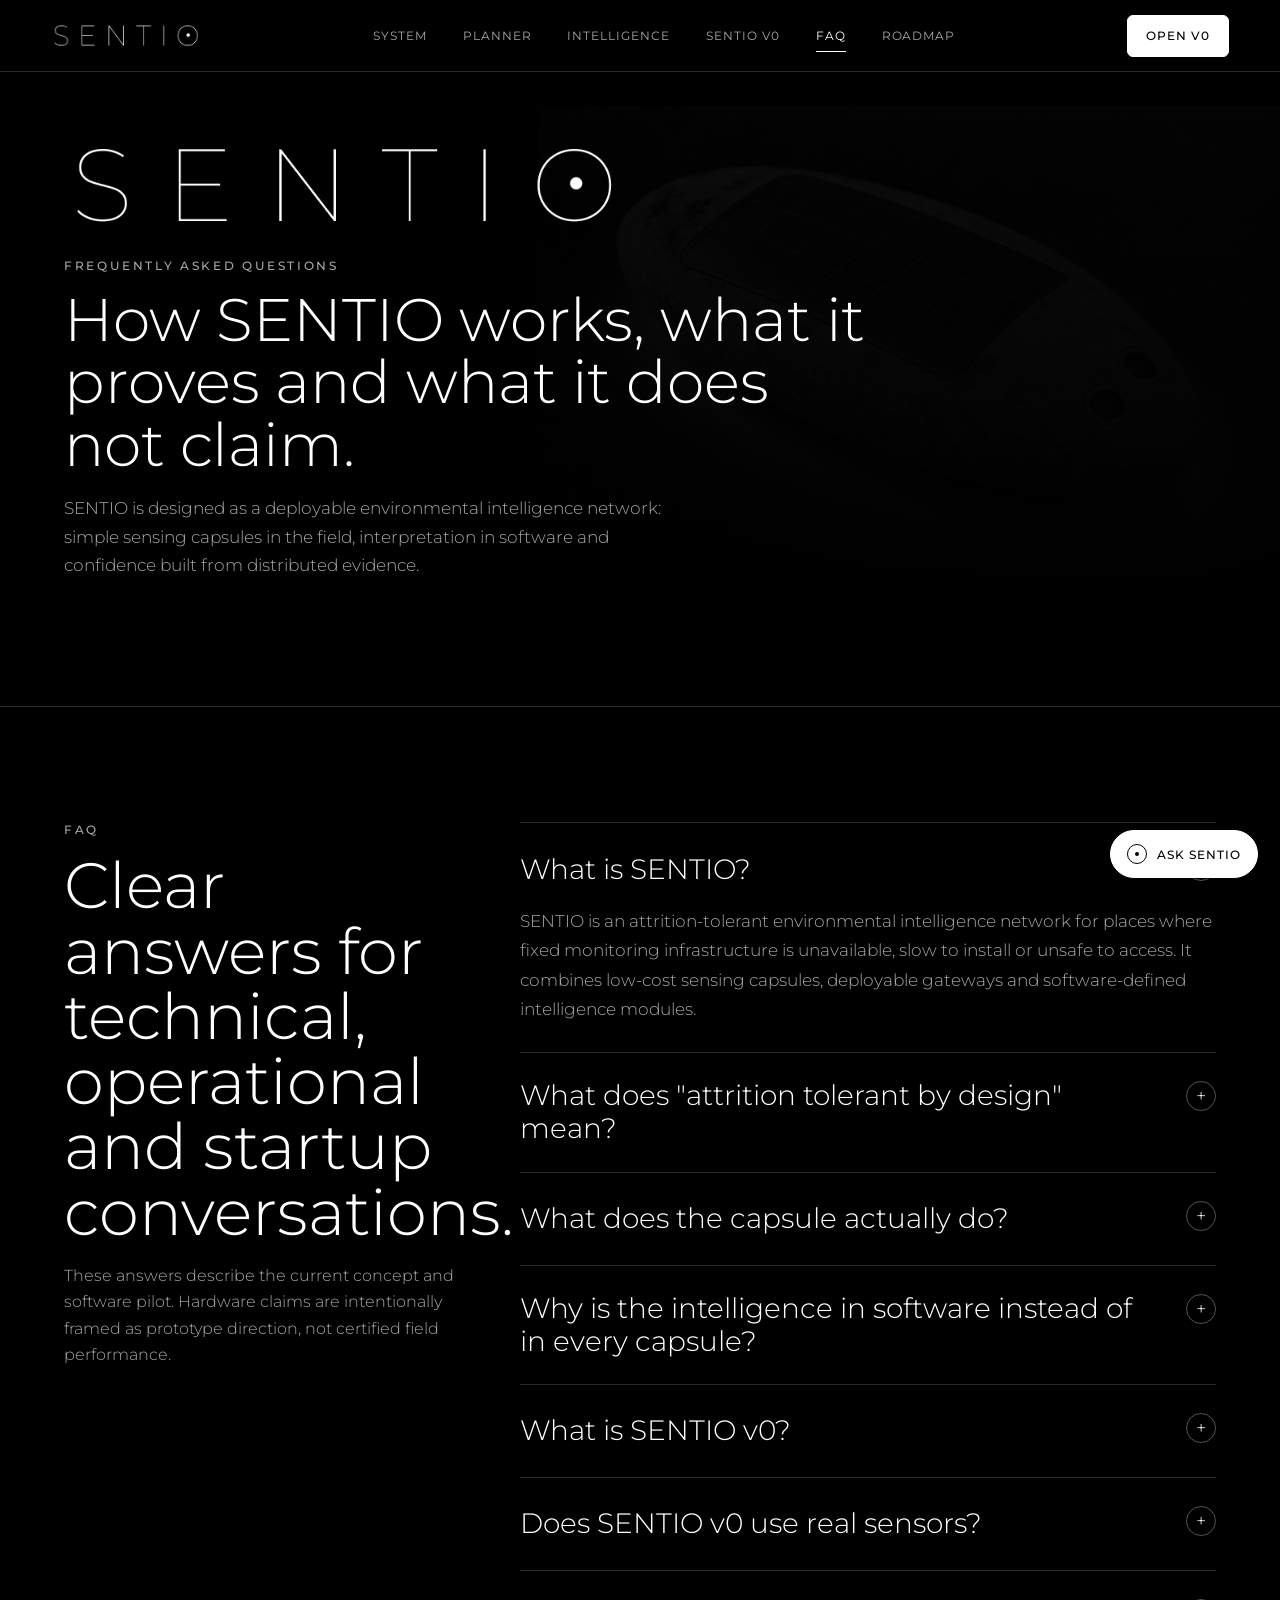
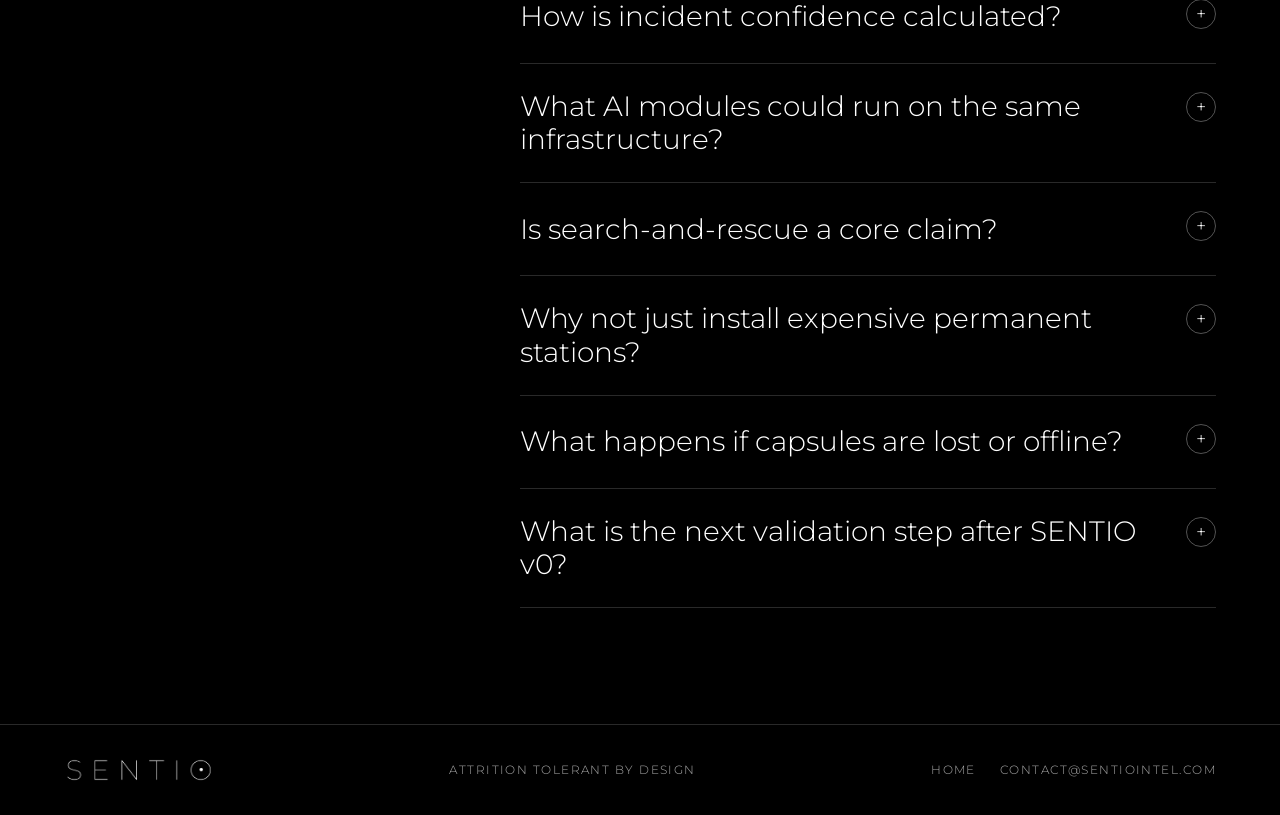
==== faq.html @ 0170664f "Add files via upload" ====
<!doctype html>
<html lang="en">
  <head>
    <meta charset="utf-8" />
    <meta name="viewport" content="width=device-width, initial-scale=1" />
    <title>SENTIO FAQ - Environmental Intelligence Network</title>
    <meta
      name="description"
      content="Frequently asked questions about SENTIO, its sensing capsules, SENTIO v0 software pilot, modular AI layer and attrition-tolerant deployment philosophy."
    />
    <link rel="canonical" href="https://sentiointel.com/faq.html" />
    <meta property="og:type" content="website" />
    <meta property="og:url" content="https://sentiointel.com/faq.html" />
    <meta property="og:title" content="SENTIO FAQ" />
    <meta
      property="og:description"
      content="Questions and answers about SENTIO's attrition-tolerant sensing network, capsule role and software-defined intelligence layer."
    />
    <meta property="og:image" content="https://sentiointel.com/assets/SENTIO_logo.png" />
    <meta name="twitter:card" content="summary_large_image" />
    <meta name="theme-color" content="#000000" />
    <link rel="preconnect" href="https://fonts.googleapis.com" />
    <link rel="preconnect" href="https://fonts.gstatic.com" crossorigin />
    <link href="https://fonts.googleapis.com/css2?family=Montserrat:wght@300;400;500;600;700&display=swap" rel="stylesheet" />
    <link rel="icon" type="image/svg+xml" href="assets/sentio-favicon.svg?v=2" />
    <link rel="manifest" href="site.webmanifest" />
    <link rel="stylesheet" href="styles.css?v=sentio-bw-4" />
  </head>
  <body>
    <header class="site-header">
      <a class="brand" href="index.html#top" aria-label="SENTIO home">
        <img src="assets/sentio-logo-cropped.png" alt="SENTIO" />
      </a>
      <nav aria-label="Primary navigation">
        <a href="index.html#system">System</a>
        <a href="index.html#planner">Planner</a>
        <a href="index.html#intelligence">Intelligence</a>
        <a href="index.html#software">SENTIO v0</a>
        <a class="is-active" href="faq.html">FAQ</a>
        <a href="index.html#roadmap">Roadmap</a>
      </nav>
      <a class="nav-action" href="https://demo.sentiointel.com/dashboard/">Open v0</a>
    </header>

    <main class="subpage" id="top">
      <section class="subpage-hero">
        <div>
          <img class="hero-logo" src="assets/sentio-logo-cropped.png" alt="SENTIO" />
          <p class="eyebrow">Frequently asked questions</p>
          <h1>How SENTIO works, what it proves and what it does not claim.</h1>
          <p class="lede">
            SENTIO is designed as a deployable environmental intelligence network: simple sensing capsules in the
            field, interpretation in software and confidence built from distributed evidence.
          </p>
        </div>
      </section>

      <section class="section faq-section" aria-label="SENTIO FAQ">
        <aside class="faq-intro">
          <p class="eyebrow">FAQ</p>
          <h2>Clear answers for technical, operational and startup conversations.</h2>
          <p>
            These answers describe the current concept and software pilot. Hardware claims are intentionally framed as
            prototype direction, not certified field performance.
          </p>
        </aside>

        <div class="faq-list">
          <details class="faq-item" open>
            <summary>What is SENTIO?</summary>
            <p>
              SENTIO is an attrition-tolerant environmental intelligence network for places where fixed monitoring
              infrastructure is unavailable, slow to install or unsafe to access. It combines low-cost sensing
              capsules, deployable gateways and software-defined intelligence modules.
            </p>
          </details>

          <details class="faq-item">
            <summary>What does "attrition tolerant by design" mean?</summary>
            <p>
              The network does not depend on every capsule surviving, charging, transmitting or being recovered.
              Capsule loss is treated as an expected operating condition. The system is designed around redundancy,
              spatial coverage and network-level confidence rather than perfect individual node survival.
            </p>
          </details>

          <details class="faq-item">
            <summary>What does the capsule actually do?</summary>
            <p>
              The capsule is a data collection node. It collects compact environmental, acoustic, vibration, battery,
              solar and radio-health telemetry. It is not intended to make final mission decisions by itself. Event
              interpretation happens in the software layer.
            </p>
          </details>

          <details class="faq-item">
            <summary>Why is the intelligence in software instead of in every capsule?</summary>
            <p>
              Keeping the capsule simple lowers unit cost, reduces loss risk and limits exposure if a capsule is
              damaged, lost or reverse-engineered. The software layer can combine readings across many capsules,
              update interpretation modules and score confidence using wider network context.
            </p>
          </details>

          <details class="faq-item">
            <summary>What is SENTIO v0?</summary>
            <p>
              SENTIO v0 is the software pilot. It simulates a live capsule network, streams telemetry through a FastAPI
              backend, applies River and scikit-learn anomaly models, calculates network confidence and displays the
              results in a live dashboard with maps, charts, exports and explainable alerts.
            </p>
          </details>

          <details class="faq-item">
            <summary>Does SENTIO v0 use real sensors?</summary>
            <p>
              SENTIO v0 currently demonstrates the end-to-end software workflow with simulated pods and a live packet
              tester. The packet tester is designed so future physical nodes can send compatible JSON telemetry into
              the same processing path.
            </p>
          </details>

          <details class="faq-item">
            <summary>How is incident confidence calculated?</summary>
            <p>
              SENTIO treats a single abnormal reading as weak evidence. Confidence rises when local anomaly evidence,
              model evidence, nearby capsule agreement and node health support the same interpretation. The simplified
              logic is: blended anomaly evidence multiplied by neighbour validation and discounted by node health.
            </p>
          </details>

          <details class="faq-item">
            <summary>What AI modules could run on the same infrastructure?</summary>
            <p>
              The same capsule infrastructure can support different software modules, including wildfire monitoring,
              pollution detection, SAR baseline awareness, biodiversity monitoring, infrastructure stress monitoring
              and illegal logging indicators. The commercial idea is one physical network with selectable intelligence
              modules.
            </p>
          </details>

          <details class="faq-item">
            <summary>Is search-and-rescue a core claim?</summary>
            <p>
              SENTIO frames SAR as a support layer, not as a precise person-identification system. The goal is to help
              prioritise search areas using human-activity or environmental disturbance indicators while avoiding
              overclaiming exact individual location or identity.
            </p>
          </details>

          <details class="faq-item">
            <summary>Why not just install expensive permanent stations?</summary>
            <p>
              Permanent stations can be accurate but sparse, expensive and slow to deploy. SENTIO is aimed at rapid
              situational coverage across remote, hazardous or temporary zones where perfect installation and perfect
              recovery cannot be assumed.
            </p>
          </details>

          <details class="faq-item">
            <summary>What happens if capsules are lost or offline?</summary>
            <p>
              Missing nodes reduce coverage but do not automatically break the network. SENTIO v0 separates missing or
              offline status from incident confidence, so a deployment can still produce useful evidence from the
              remaining active capsules.
            </p>
          </details>

          <details class="faq-item">
            <summary>What is the next validation step after SENTIO v0?</summary>
            <p>
              The next step is a live node: one physical sensor package sending SENTIO-compatible telemetry into the
              software pipeline. After that, the roadmap moves toward a small gateway deployment, outdoor power and
              enclosure validation, and labelled field tests.
            </p>
          </details>
        </div>
      </section>
    </main>

    <footer class="site-footer">
      <img src="assets/sentio-logo-cropped.png" alt="SENTIO" />
      <span>Attrition tolerant by design</span>
      <div class="footer-links">
        <a href="index.html">Home</a>
        <a href="mailto:contact@sentiointel.com">contact@sentiointel.com</a>
      </div>
    </footer>

    <div class="sentio-chatbot" data-chatbot>
      <button class="chatbot-toggle" type="button" aria-label="Open SENTIO assistant" aria-expanded="false">
        <span class="chatbot-toggle-mark"></span>
        <span>Ask SENTIO</span>
      </button>
      <section class="chatbot-panel" aria-label="SENTIO assistant" aria-hidden="true">
        <header class="chatbot-header">
          <div>
            <strong>SENTIO Assistant</strong>
            <span>Project knowledge base</span>
          </div>
          <button class="chatbot-close" type="button" aria-label="Close SENTIO assistant">Close</button>
        </header>
        <div class="chatbot-messages" data-chat-messages></div>
        <div class="chatbot-prompts" aria-label="Suggested SENTIO questions">
          <button type="button" data-prompt="What is SENTIO?">What is SENTIO?</button>
          <button type="button" data-prompt="Explain the incident confidence math">Confidence math</button>
          <button type="button" data-prompt="What does the capsule do?">Capsule role</button>
          <button type="button" data-prompt="What does SENTIO v0 prove?">v0 proof</button>
        </div>
        <form class="chatbot-form" data-chat-form>
          <input
            data-chat-input
            type="text"
            autocomplete="off"
            placeholder="Ask about SENTIO..."
            aria-label="Ask the SENTIO assistant"
          />
          <button type="submit">Send</button>
        </form>
      </section>
    </div>
    <script src="chatbot.js?v=sentio-assistant"></script>
  </body>
</html>
---- styles.css ----
:root {
  color-scheme: dark;
  --black: #000000;
  --white: #ffffff;
  --paper: #f5f5f5;
  --muted: #a7a7a7;
  --soft: #707070;
  --line: rgba(255, 255, 255, 0.16);
  --line-strong: rgba(255, 255, 255, 0.32);
  --panel: #050505;
  --panel-2: #0a0a0a;
  --font: "Montserrat", "Segoe UI", Arial, sans-serif;
}

* {
  box-sizing: border-box;
}

html {
  scroll-behavior: smooth;
  background: var(--black);
}

body {
  margin: 0;
  min-height: 100vh;
  color: var(--white);
  background: var(--black);
  font-family: var(--font);
  font-weight: 300;
  letter-spacing: 0;
}

body::selection {
  color: var(--black);
  background: var(--white);
}

a {
  color: inherit;
  text-decoration: none;
}

button,
input {
  font: inherit;
}

.site-header {
  position: fixed;
  inset: 0 0 auto;
  z-index: 50;
  height: 72px;
  display: grid;
  grid-template-columns: auto 1fr auto;
  align-items: center;
  gap: 28px;
  padding: 0 clamp(18px, 4vw, 64px);
  border-bottom: 1px solid var(--line);
  background: rgba(0, 0, 0, 0.84);
  backdrop-filter: blur(18px);
}

.brand {
  display: inline-flex;
  align-items: center;
  min-width: 148px;
}

.brand img {
  display: block;
  width: 150px;
  height: auto;
}

nav {
  display: flex;
  align-items: center;
  justify-content: center;
  gap: clamp(14px, 3vw, 36px);
  color: var(--muted);
  font-size: 12px;
  font-weight: 400;
  letter-spacing: 0.08em;
  text-transform: uppercase;
}

nav a {
  padding: 8px 0;
  border-bottom: 1px solid transparent;
}

nav a:hover {
  color: var(--white);
  border-color: var(--white);
}

nav a.is-active {
  color: var(--white);
  border-color: var(--white);
}

.nav-action,
.button {
  display: inline-flex;
  align-items: center;
  justify-content: center;
  min-height: 42px;
  border-radius: 6px;
  border: 1px solid var(--white);
  padding: 0 18px;
  font-size: 12px;
  font-weight: 500;
  letter-spacing: 0.08em;
  text-transform: uppercase;
  transition: transform 160ms ease, background 160ms ease, color 160ms ease, border-color 160ms ease;
}

.nav-action,
.button.primary {
  color: var(--black);
  background: var(--white);
}

.button.secondary {
  color: var(--white);
  background: transparent;
}

.nav-action:hover,
.button:hover {
  transform: translateY(-1px);
}

.button.primary:hover,
.nav-action:hover {
  color: var(--white);
  background: var(--black);
}

.button.secondary:hover {
  color: var(--black);
  background: var(--white);
}

.hero {
  position: relative;
  min-height: calc(100vh - 46px);
  display: grid;
  align-items: center;
  overflow: hidden;
  padding: 88px clamp(18px, 5vw, 72px) 36px;
  border-bottom: 1px solid var(--line);
}

.hero::after {
  content: "";
  position: absolute;
  inset: auto 0 0;
  height: 36vh;
  background: linear-gradient(180deg, rgba(0, 0, 0, 0), #000000 84%);
  pointer-events: none;
}

.hero-capsule {
  position: absolute;
  right: clamp(8px, 2.8vw, 54px);
  bottom: clamp(42px, 8vh, 92px);
  width: min(920px, 58vw);
  max-height: 88vh;
  object-fit: contain;
  object-position: center;
  opacity: 0.9;
  filter: grayscale(1) contrast(1.08) brightness(1.08);
}

.hero-inner {
  position: relative;
  z-index: 2;
  width: min(980px, 100%);
}

.hero-logo {
  display: block;
  width: min(560px, 72vw);
  height: auto;
  margin-bottom: 24px;
}

.eyebrow {
  margin: 0 0 16px;
  color: var(--muted);
  font-size: 12px;
  font-weight: 500;
  letter-spacing: 0.22em;
  text-transform: uppercase;
}

h1,
h2,
h3,
p {
  margin-top: 0;
}

h1 {
  max-width: 820px;
  margin-bottom: 18px;
  font-size: clamp(38px, 4.8vw, 60px);
  font-weight: 300;
  line-height: 1.04;
}

h2 {
  margin-bottom: 18px;
  font-size: clamp(32px, 5vw, 68px);
  font-weight: 300;
  line-height: 1.02;
}

h3 {
  margin-bottom: 12px;
  font-size: 20px;
  font-weight: 400;
}

.lede,
.section-heading p,
.band p,
.feature p,
.module-list p,
.software-copy p,
.roadmap span {
  color: var(--muted);
  line-height: 1.65;
}

.lede {
  max-width: 640px;
  margin-bottom: 24px;
  font-size: clamp(16px, 1.35vw, 18px);
}

.hero-actions {
  display: flex;
  flex-wrap: wrap;
  gap: 12px;
}

.hero-actions.compact {
  margin-top: 28px;
}

.metrics {
  display: grid;
  grid-template-columns: repeat(4, minmax(0, 1fr));
  border-bottom: 1px solid var(--line);
}

.metrics div {
  min-height: 170px;
  display: grid;
  align-content: center;
  gap: 12px;
  padding: 26px clamp(18px, 4vw, 50px);
  border-right: 1px solid var(--line);
}

.metrics div:last-child {
  border-right: 0;
}

.metrics strong {
  display: block;
  color: var(--white);
  font-size: clamp(34px, 5vw, 64px);
  font-weight: 300;
  line-height: 1;
}

.metrics span {
  color: var(--muted);
  font-size: 13px;
  line-height: 1.4;
  text-transform: uppercase;
  letter-spacing: 0.08em;
}

.section {
  padding: clamp(72px, 9vw, 132px) clamp(18px, 5vw, 72px);
  border-bottom: 1px solid var(--line);
}

.section-heading {
  max-width: 920px;
  margin-bottom: 42px;
}

.section-heading.narrow {
  max-width: 760px;
}

.section-heading p:not(.eyebrow) {
  max-width: 780px;
  font-size: 18px;
}

.feature-grid {
  display: grid;
  grid-template-columns: repeat(4, minmax(0, 1fr));
  gap: 1px;
  background: var(--line);
  border: 1px solid var(--line);
}

.feature {
  min-height: 300px;
  display: grid;
  grid-template-rows: 34px minmax(74px, 1fr) 34px 94px;
  align-content: stretch;
  padding: 26px;
  background: var(--black);
}

.feature span {
  align-self: start;
  color: var(--soft);
  font-size: 12px;
  font-weight: 500;
  letter-spacing: 0.18em;
}

.feature h3 {
  grid-row: 3;
  align-self: start;
}

.feature p {
  grid-row: 4;
  margin-bottom: 0;
}

.planner-section {
  display: grid;
  grid-template-columns: minmax(0, 0.88fr) minmax(360px, 1.12fr);
  gap: clamp(28px, 5vw, 82px);
  align-items: start;
}

.planner-copy {
  max-width: 720px;
}

.planner-copy p:not(.eyebrow) {
  color: var(--muted);
  font-size: 18px;
  line-height: 1.65;
}

.planner-copy .button {
  margin-top: 16px;
}

.planner-tool {
  display: grid;
  gap: 0;
  border: 1px solid var(--line);
  background: var(--black);
}

.planner-controls {
  display: grid;
  grid-template-columns: repeat(2, minmax(0, 1fr));
  border-bottom: 1px solid var(--line);
}

.planner-controls label {
  min-height: 146px;
  display: grid;
  grid-template-columns: 1fr auto;
  grid-template-rows: auto auto auto;
  gap: 12px 14px;
  align-content: center;
  padding: 22px;
  border-right: 1px solid var(--line);
  border-bottom: 1px solid var(--line);
}

.planner-controls label:nth-child(2n) {
  border-right: 0;
}

.planner-controls label:nth-last-child(-n + 2) {
  border-bottom: 0;
}

.planner-controls span {
  grid-column: 1 / -1;
  color: var(--muted);
  font-size: 12px;
  font-weight: 500;
  letter-spacing: 0.14em;
  text-transform: uppercase;
}

.planner-controls input[type="number"] {
  width: 100%;
  min-width: 0;
  border: 0;
  border-bottom: 1px solid var(--line-strong);
  border-radius: 0;
  color: var(--white);
  background: transparent;
  font-size: clamp(26px, 4vw, 44px);
  font-weight: 300;
  line-height: 1;
}

.planner-controls input[type="number"]:focus {
  outline: 0;
  border-color: var(--white);
}

.planner-controls input[type="number"]::-webkit-outer-spin-button,
.planner-controls input[type="number"]::-webkit-inner-spin-button {
  margin: 0;
  appearance: none;
}

.planner-range {
  grid-column: 1 / -1;
  width: 100%;
  height: 18px;
  margin: 2px 0 0;
  appearance: none;
  border: 0;
  background: transparent;
  cursor: pointer;
  --range-progress: 0%;
}

.planner-range:focus {
  outline: 0;
}

.planner-range::-webkit-slider-runnable-track {
  height: 2px;
  border-radius: 999px;
  background: linear-gradient(
    90deg,
    var(--white) 0%,
    var(--white) var(--range-progress),
    var(--line-strong) var(--range-progress),
    var(--line-strong) 100%
  );
}

.planner-range::-webkit-slider-thumb {
  width: 14px;
  height: 14px;
  margin-top: -6px;
  appearance: none;
  border: 1px solid var(--white);
  border-radius: 999px;
  background: var(--black);
}

.planner-range:focus::-webkit-slider-thumb {
  background: var(--white);
}

.planner-range::-moz-range-track {
  height: 2px;
  border-radius: 999px;
  background: var(--line-strong);
}

.planner-range::-moz-range-progress {
  height: 2px;
  border-radius: 999px;
  background: var(--white);
}

.planner-range::-moz-range-thumb {
  width: 14px;
  height: 14px;
  border: 1px solid var(--white);
  border-radius: 999px;
  background: var(--black);
}

.planner-controls em {
  align-self: end;
  padding-bottom: 8px;
  color: var(--soft);
  font-size: 12px;
  font-style: normal;
  letter-spacing: 0.08em;
  text-transform: uppercase;
}

.planner-results {
  display: grid;
  grid-template-columns: repeat(4, minmax(0, 1fr));
  border-bottom: 1px solid var(--line);
}

.planner-results div {
  min-height: 142px;
  display: grid;
  align-content: space-between;
  gap: 18px;
  padding: 22px;
  border-right: 1px solid var(--line);
}

.planner-results div:last-child {
  border-right: 0;
}

.planner-results span {
  color: var(--soft);
  font-size: 11px;
  font-weight: 500;
  letter-spacing: 0.12em;
  line-height: 1.35;
  text-transform: uppercase;
}

.planner-results strong {
  color: var(--white);
  font-size: clamp(22px, 2.4vw, 36px);
  font-weight: 300;
  line-height: 1.08;
}

.planner-map {
  min-height: 190px;
  display: grid;
  grid-template-columns: repeat(12, 1fr);
  gap: 8px;
  align-content: center;
  padding: 26px;
  border-bottom: 1px solid var(--line);
}

.planner-map span {
  aspect-ratio: 1;
  border: 1px solid var(--line-strong);
  border-radius: 999px;
  background: transparent;
}

.planner-map span.is-buffer {
  background: var(--white);
}

.planner-map span.is-loss {
  background: var(--soft);
  border-color: var(--soft);
}

.planner-note {
  margin: 0;
  padding: 20px 22px;
  color: var(--muted);
  font-size: 14px;
  line-height: 1.7;
}

.band {
  display: grid;
  grid-template-columns: minmax(0, 0.85fr) minmax(320px, 1.15fr);
  gap: clamp(24px, 6vw, 80px);
  align-items: end;
  padding: clamp(72px, 9vw, 132px) clamp(18px, 5vw, 72px);
  border-bottom: 1px solid var(--line);
  background: var(--paper);
  color: var(--black);
}

.band .eyebrow,
.band p {
  color: #444444;
}

.band h2 {
  margin-bottom: 0;
  color: var(--black);
}

.band p {
  margin: 0;
  font-size: clamp(18px, 2.2vw, 28px);
  line-height: 1.5;
}

.signal-layout {
  display: grid;
  grid-template-columns: minmax(280px, 0.85fr) minmax(0, 1.15fr);
  gap: clamp(24px, 5vw, 68px);
  align-items: start;
}

.signal-stack {
  display: grid;
  border: 1px solid var(--line);
}

.signal-stack span {
  min-height: 68px;
  display: flex;
  align-items: center;
  padding: 0 22px;
  border-bottom: 1px solid var(--line);
  color: var(--paper);
  font-size: 14px;
  letter-spacing: 0.08em;
  text-transform: uppercase;
}

.signal-stack span:last-child {
  border-bottom: 0;
  color: var(--black);
  background: var(--white);
}

.module-list {
  display: grid;
  grid-template-columns: repeat(2, minmax(0, 1fr));
  gap: 1px;
  background: var(--line);
  border: 1px solid var(--line);
}

.module-list article {
  min-height: 210px;
  display: grid;
  align-content: end;
  padding: 24px;
  background: var(--black);
}

.module-list p {
  margin-bottom: 0;
}

.software-section {
  display: grid;
  grid-template-columns: minmax(0, 0.95fr) minmax(320px, 1.05fr);
  gap: clamp(28px, 5vw, 82px);
  align-items: center;
}

.software-copy {
  max-width: 720px;
}

.terminal-preview {
  overflow: hidden;
  border: 1px solid var(--line);
  background: var(--panel);
}

.terminal-bar {
  min-height: 48px;
  display: flex;
  align-items: center;
  gap: 8px;
  padding: 0 16px;
  border-bottom: 1px solid var(--line);
}

.terminal-bar span {
  width: 9px;
  height: 9px;
  border-radius: 999px;
  border: 1px solid var(--white);
}

.terminal-bar p {
  margin: 0 0 0 auto;
  color: var(--soft);
  font-size: 12px;
  letter-spacing: 0.08em;
  text-transform: uppercase;
}

.terminal-preview dl {
  display: grid;
  grid-template-columns: 150px 1fr;
  margin: 0;
}

.terminal-preview dt,
.terminal-preview dd {
  margin: 0;
  padding: 24px;
  border-bottom: 1px solid var(--line);
}

.terminal-preview dt {
  color: var(--muted);
  border-right: 1px solid var(--line);
  font-size: 12px;
  font-weight: 500;
  letter-spacing: 0.12em;
  text-transform: uppercase;
}

.terminal-preview dd {
  color: var(--white);
  font-weight: 300;
}

.terminal-preview dt:nth-last-child(2),
.terminal-preview dd:last-child {
  border-bottom: 0;
}

.roadmap {
  display: grid;
  grid-template-columns: repeat(4, minmax(0, 1fr));
  gap: 1px;
  margin: 0;
  padding: 0;
  list-style: none;
  background: var(--line);
  border: 1px solid var(--line);
}

.roadmap li {
  min-height: 240px;
  display: grid;
  align-content: space-between;
  gap: 36px;
  padding: 24px;
  background: var(--black);
}

.roadmap strong {
  color: var(--white);
  font-size: 28px;
  font-weight: 300;
}

.subpage {
  min-height: 100vh;
}

.subpage-hero {
  min-height: 72vh;
  display: grid;
  align-items: end;
  padding: 136px clamp(18px, 5vw, 72px) clamp(56px, 8vw, 104px);
  border-bottom: 1px solid var(--line);
  background:
    linear-gradient(180deg, rgba(0, 0, 0, 0.28), #000000 86%),
    url("assets/sentio-capsule-matte.png") right center / min(820px, 58vw) auto no-repeat;
}

.subpage-hero > div {
  position: relative;
  z-index: 1;
  width: min(920px, 100%);
}

.faq-section {
  display: grid;
  grid-template-columns: minmax(260px, 0.72fr) minmax(0, 1.28fr);
  gap: clamp(28px, 5vw, 82px);
  align-items: start;
}

.faq-intro {
  position: sticky;
  top: 112px;
}

.faq-intro p:not(.eyebrow) {
  color: var(--muted);
  line-height: 1.65;
}

.faq-list {
  display: grid;
  border-top: 1px solid var(--line);
}

.faq-item {
  border-bottom: 1px solid var(--line);
}

.faq-item summary {
  position: relative;
  display: grid;
  grid-template-columns: 1fr auto;
  gap: 18px;
  align-items: center;
  min-height: 92px;
  padding: 26px 48px 26px 0;
  color: var(--white);
  cursor: pointer;
  font-size: clamp(20px, 2.2vw, 30px);
  font-weight: 300;
  line-height: 1.18;
  list-style: none;
}

.faq-item summary::-webkit-details-marker {
  display: none;
}

.faq-item summary::after {
  content: "+";
  position: absolute;
  right: 0;
  top: 28px;
  width: 28px;
  height: 28px;
  display: grid;
  place-items: center;
  border: 1px solid var(--line-strong);
  border-radius: 999px;
  color: var(--white);
  font-size: 18px;
  line-height: 1;
}

.faq-item[open] summary::after {
  content: "-";
}

.faq-item p {
  max-width: 760px;
  margin: -8px 0 28px;
  color: var(--muted);
  font-size: 17px;
  line-height: 1.72;
}

.site-footer {
  display: grid;
  grid-template-columns: auto 1fr auto;
  align-items: center;
  gap: 24px;
  padding: 32px clamp(18px, 5vw, 72px);
  color: var(--muted);
  background: var(--black);
}

.site-footer img {
  width: 150px;
  height: auto;
}

.site-footer > span,
.site-footer a {
  font-size: 12px;
  letter-spacing: 0.12em;
  text-transform: uppercase;
}

.site-footer > span {
  justify-self: center;
}

.footer-links {
  display: flex;
  flex-wrap: wrap;
  justify-content: flex-end;
  gap: 14px 24px;
}

.site-footer a:hover {
  color: var(--white);
}

.sentio-chatbot {
  position: fixed;
  right: 22px;
  bottom: 22px;
  z-index: 80;
  display: grid;
  justify-items: end;
  gap: 12px;
}

.chatbot-toggle,
.chatbot-close,
.chatbot-prompts button,
.chatbot-form button {
  font: inherit;
}

.chatbot-toggle {
  min-height: 48px;
  display: inline-flex;
  align-items: center;
  gap: 10px;
  padding: 0 16px;
  border: 1px solid var(--white);
  border-radius: 999px;
  color: var(--black);
  background: var(--white);
  cursor: pointer;
  font-size: 12px;
  font-weight: 500;
  letter-spacing: 0.08em;
  text-transform: uppercase;
}

.chatbot-toggle:hover {
  color: var(--white);
  background: var(--black);
}

.chatbot-toggle-mark {
  width: 20px;
  height: 20px;
  border: 1px solid currentColor;
  border-radius: 50%;
  position: relative;
}

.chatbot-toggle-mark::after {
  content: "";
  position: absolute;
  inset: 7px;
  border-radius: 50%;
  background: currentColor;
}

.chatbot-panel {
  width: min(430px, calc(100vw - 32px));
  max-height: min(720px, calc(100vh - 112px));
  display: none;
  grid-template-rows: auto minmax(260px, 1fr) auto auto;
  overflow: hidden;
  border: 1px solid var(--line-strong);
  border-radius: 8px;
  color: var(--white);
  background: var(--black);
}

.sentio-chatbot.is-open .chatbot-panel {
  display: grid;
}

.sentio-chatbot.is-open .chatbot-toggle {
  display: none;
}

.chatbot-header {
  display: flex;
  align-items: center;
  justify-content: space-between;
  gap: 16px;
  padding: 16px;
  border-bottom: 1px solid var(--line);
  background: var(--black);
}

.chatbot-header strong,
.chatbot-header span {
  display: block;
}

.chatbot-header strong {
  margin-bottom: 4px;
  font-size: 14px;
  font-weight: 400;
  letter-spacing: 0.12em;
  text-transform: uppercase;
}

.chatbot-header span {
  color: var(--muted);
  font-size: 12px;
}

.chatbot-close {
  min-height: 34px;
  padding: 0 10px;
  border: 1px solid var(--line-strong);
  border-radius: 6px;
  color: var(--white);
  background: transparent;
  cursor: pointer;
  font-size: 11px;
  letter-spacing: 0.08em;
  text-transform: uppercase;
}

.chatbot-close:hover {
  color: var(--black);
  background: var(--white);
}

.chatbot-messages {
  display: grid;
  align-content: start;
  gap: 12px;
  padding: 16px;
  overflow-y: auto;
}

.chat-message {
  display: grid;
  gap: 6px;
  max-width: 92%;
}

.chat-message span {
  color: var(--soft);
  font-size: 10px;
  font-weight: 500;
  letter-spacing: 0.14em;
  text-transform: uppercase;
}

.chat-message p {
  margin: 0;
  padding: 11px 12px;
  border: 1px solid var(--line);
  border-radius: 6px;
  color: var(--paper);
  background: var(--panel);
  font-size: 13px;
  line-height: 1.6;
  white-space: pre-wrap;
}

.chat-message.user {
  justify-self: end;
}

.chat-message.user span {
  justify-self: end;
  color: var(--muted);
}

.chat-message.user p {
  color: var(--black);
  background: var(--white);
}

.chatbot-prompts {
  display: grid;
  grid-template-columns: repeat(2, minmax(0, 1fr));
  gap: 8px;
  padding: 12px 16px 0;
}

.chatbot-prompts button {
  min-height: 36px;
  padding: 8px 10px;
  border: 1px solid var(--line);
  border-radius: 6px;
  color: var(--white);
  background: transparent;
  cursor: pointer;
  font-size: 12px;
  text-align: left;
}

.chatbot-prompts button:hover {
  color: var(--black);
  background: var(--white);
}

.chatbot-form {
  display: grid;
  grid-template-columns: 1fr auto;
  gap: 8px;
  padding: 12px 16px 16px;
}

.chatbot-form input {
  min-width: 0;
  min-height: 42px;
  padding: 0 12px;
  border: 1px solid var(--line);
  border-radius: 6px;
  color: var(--white);
  background: var(--black);
}

.chatbot-form input::placeholder {
  color: var(--soft);
}

.chatbot-form button {
  min-height: 42px;
  padding: 0 14px;
  border: 1px solid var(--white);
  border-radius: 6px;
  color: var(--black);
  background: var(--white);
  cursor: pointer;
  font-size: 12px;
  font-weight: 500;
  letter-spacing: 0.08em;
  text-transform: uppercase;
}

.chatbot-form button:hover {
  color: var(--white);
  background: var(--black);
}

input:focus,
button:focus,
a:focus-visible {
  outline: 2px solid var(--white);
  outline-offset: 3px;
}

@media (max-width: 1020px) {
  .site-header {
    grid-template-columns: auto auto;
    justify-content: space-between;
  }

  nav {
    display: none;
  }

  .metrics,
  .feature-grid,
  .roadmap {
    grid-template-columns: repeat(2, minmax(0, 1fr));
  }

  .signal-layout,
  .software-section,
  .band,
  .planner-section,
  .faq-section {
    grid-template-columns: 1fr;
  }

  .faq-intro {
    position: static;
  }

  .hero-capsule {
    right: -14vw;
    bottom: 72px;
    width: 96vw;
    opacity: 0.48;
  }
}

@media (max-width: 640px) {
  .site-header {
    height: 66px;
    padding: 0 14px;
  }

  .brand img {
    width: 118px;
  }

  .nav-action {
    min-height: 38px;
    padding: 0 12px;
    font-size: 11px;
  }

  .hero {
    padding: 112px 16px 64px;
  }

  .hero-logo {
    width: min(420px, 84vw);
    margin-bottom: 34px;
  }

  .hero-actions,
  .hero-actions.compact {
    align-items: stretch;
    flex-direction: column;
  }

  .button {
    width: 100%;
  }

  .metrics,
  .feature-grid,
  .planner-controls,
  .planner-results,
  .module-list,
  .roadmap {
    grid-template-columns: 1fr;
  }

  .metrics div,
  .feature,
  .planner-controls label,
  .planner-results div,
  .module-list article,
  .roadmap li {
    min-height: auto;
  }

  .planner-controls label,
  .planner-controls label:nth-child(2n),
  .planner-controls label:nth-last-child(-n + 2),
  .planner-results div {
    border-right: 0;
    border-bottom: 1px solid var(--line);
  }

  .planner-controls label:last-child,
  .planner-results div:last-child {
    border-bottom: 0;
  }

  .planner-map {
    grid-template-columns: repeat(8, 1fr);
  }

  .feature span {
    margin-bottom: 0;
  }

  .feature {
    grid-template-rows: auto;
    gap: 18px;
  }

  .feature h3,
  .feature p {
    grid-row: auto;
  }

  .terminal-preview dl {
    grid-template-columns: 1fr;
  }

  .terminal-preview dt {
    border-right: 0;
    padding-bottom: 8px;
  }

  .terminal-preview dd {
    padding-top: 0;
  }

  .site-footer {
    grid-template-columns: 1fr;
  }

  .site-footer span {
    justify-self: start;
  }

  .footer-links {
    justify-content: flex-start;
  }

  .subpage-hero {
    min-height: 66vh;
    padding: 116px 16px 58px;
    background:
      linear-gradient(180deg, rgba(0, 0, 0, 0.44), #000000 88%),
      url("assets/sentio-capsule-matte.png") center bottom / 120vw auto no-repeat;
  }

  .faq-item summary {
    min-height: 76px;
    padding: 22px 44px 22px 0;
  }

  .faq-item p {
    font-size: 15px;
  }

  .sentio-chatbot {
    right: 12px;
    bottom: 12px;
  }

  .chatbot-panel {
    width: calc(100vw - 24px);
    max-height: calc(100vh - 92px);
  }

  .chatbot-prompts {
    grid-template-columns: 1fr;
  }
}
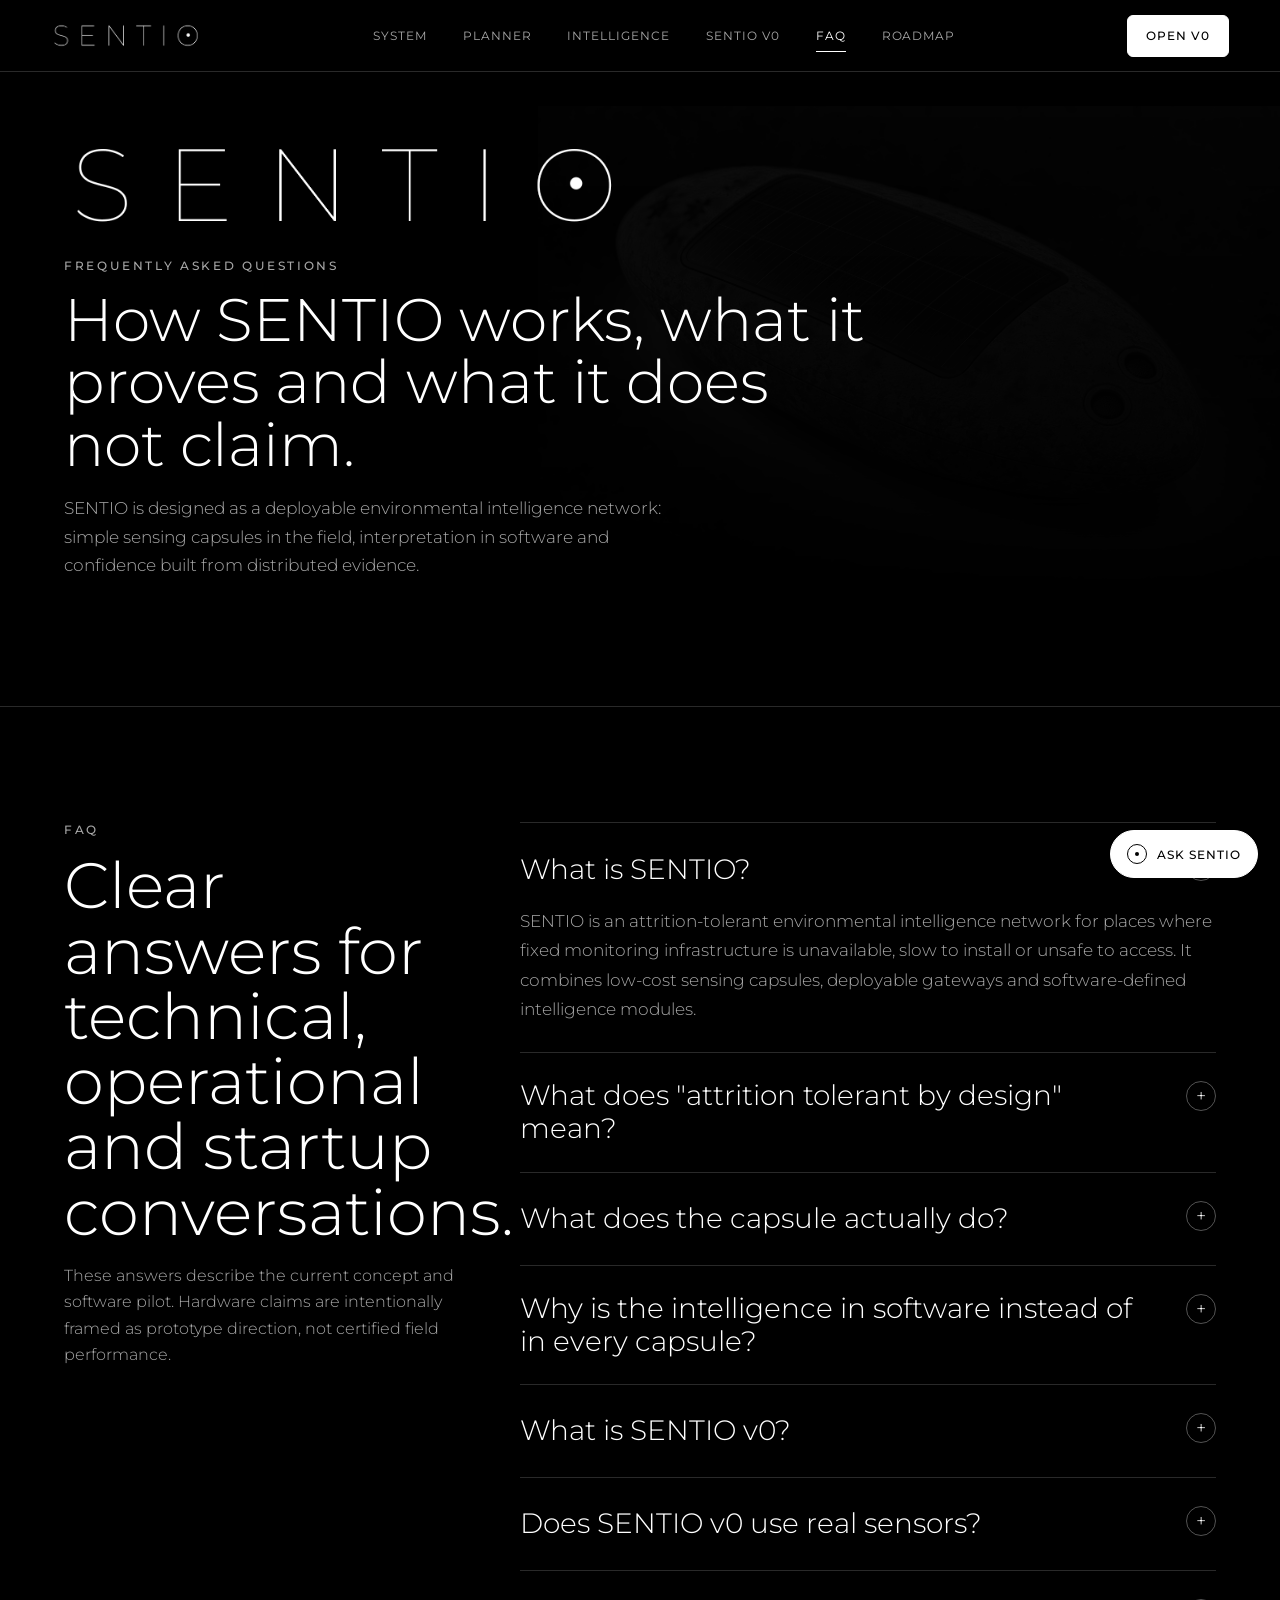
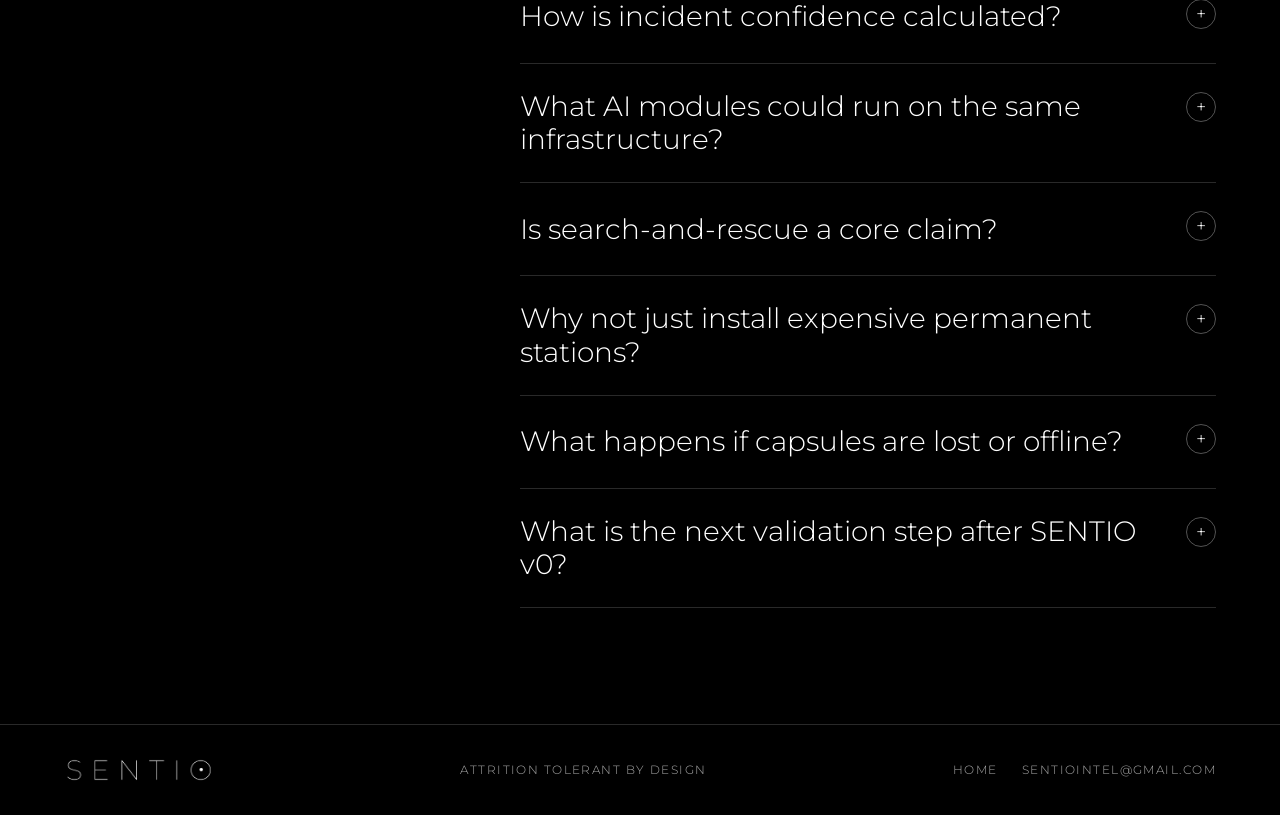
==== commit 8ba55f44: "Update contact email in FAQ section" ====
--- a/faq.html
+++ b/faq.html
@@ -183,7 +183,7 @@
       <span>Attrition tolerant by design</span>
       <div class="footer-links">
         <a href="index.html">Home</a>
-        <a href="mailto:contact@sentiointel.com">contact@sentiointel.com</a>
+        <a href="mailto:contact@sentiointel.com">sentiointel@gmail.com</a>
       </div>
     </footer>
 
